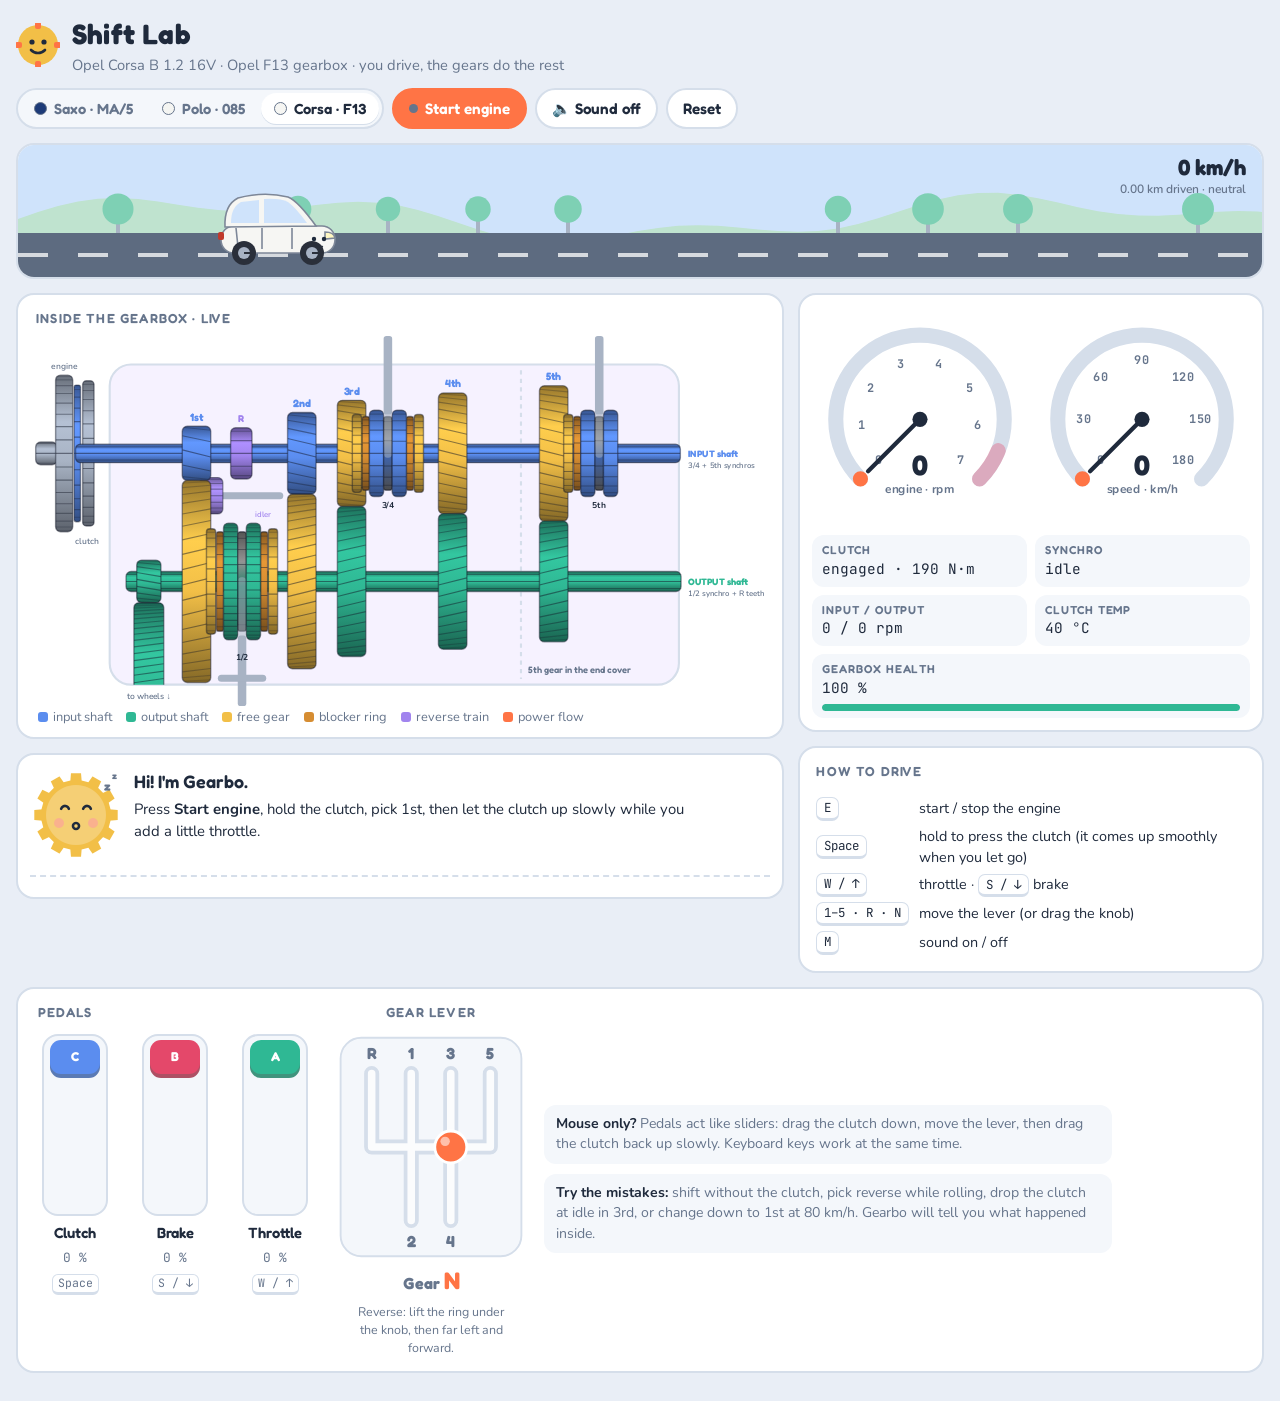
==== corsa/index.html @ 6f9a1abf "Add Opel Corsa B 1.2 16V with F13 gearbox" ====
<!doctype html>
<html lang="en">
<head>
<meta charset="utf-8">
<meta name="viewport" content="width=device-width, initial-scale=1, viewport-fit=cover">
<title>Corsa F13 Shift Lab</title>
<meta name="description" content="Opel Corsa B 1.2 16V · Opel F13 gearbox · you drive, the gears do the rest">
<link rel="preconnect" href="https://fonts.googleapis.com">
<link rel="preconnect" href="https://fonts.gstatic.com" crossorigin>
<link rel="stylesheet" href="https://fonts.googleapis.com/css2?family=Fredoka:wght@500;600;700&family=Nunito:wght@500;700;800&family=JetBrains+Mono:wght@500;700&display=swap">
<style>:root{color-scheme:light}body{margin:0;font:14px system-ui,sans-serif}img{max-width:100%}[hidden]{display:none!important}</style>
<link rel="stylesheet" href="../shiftlab.css">
</head>
<body>
<div class="app">
  <header>
    <div class="brand">
      <svg class="logo" viewBox="0 0 44 44" aria-hidden="true"><circle cx="22" cy="22" r="20" fill="var(--free)"/><g fill="var(--ink)"><circle cx="16" cy="19" r="2.6"/><circle cx="28" cy="19" r="2.6"/></g><path d="M15 27c4 4 10 4 14 0" stroke="var(--ink)" stroke-width="2.6" fill="none" stroke-linecap="round"/><g fill="var(--accent)"><rect x="19" y="-1" width="6" height="7" rx="2"/><rect x="19" y="38" width="6" height="7" rx="2"/><rect x="-1" y="19" width="7" height="6" rx="2"/><rect x="38" y="19" width="7" height="6" rx="2"/></g></svg>
      <div><h1>Shift Lab</h1><p>Opel Corsa B 1.2 16V · Opel F13 gearbox · you drive, the gears do the rest</p></div>
    </div>
    <div class="actions">
      <nav class="switch" aria-label="Choose a car"><a href="/saxo"><i style="background:#1d3b78"></i>Saxo · MA/5</a><a href="/polo"><i style="background:#f4f5f2"></i>Polo · 085</a><a href="/corsa" aria-current="page"><i style="background:#f6f6f3"></i>Corsa · F13</a></nav>
      <button id="startBtn" class="primary" type="button"><span class="dot" id="engDot"></span><span id="startTxt">Start engine</span></button>
      <button id="soundBtn" type="button" aria-pressed="false">🔈 Sound off</button>
      <button id="resetBtn" type="button">Reset</button>
    </div>
  </header>

  <section class="card road" aria-label="Car on the road"><canvas id="road"></canvas></section>

  <div class="main">
    <div class="col">
    <section class="card cutaway" aria-label="Gearbox cutaway">
      <h2>Inside the gearbox · live</h2>
      <div class="boxwrap"><canvas id="box"></canvas></div>
      <div class="legend">
        <span><i style="background:var(--input)"></i>input shaft</span>
        <span><i style="background:var(--output)"></i>output shaft</span>
        <span><i style="background:var(--free)"></i>free gear</span>
        <span><i style="background:var(--brass)"></i>blocker ring</span>
        <span><i style="background:var(--reverse)"></i>reverse train</span>
        <span><i style="background:var(--accent)"></i>power flow</span>
      </div>
    </section>
      <section class="card coach" aria-live="polite" aria-label="Coach">
        <canvas id="face" width="184" height="184"></canvas>
        <div>
          <h3 id="msgTitle">Hi! I'm Gearbo.</h3>
          <p id="msgText">Press <strong>Start engine</strong>, hold the clutch, pick 1st, then let the clutch up slowly while you add a little throttle.</p>
        </div>
        <ol class="log" id="log"></ol>
      </section>
    </div>
    <div class="col">
      <section class="card" aria-label="Gauges">
        <div class="gauges"><canvas id="tacho"></canvas><canvas id="speedo"></canvas></div>
        <div class="chips">
          <div class="chip" id="chipClutch"><b>Clutch</b><span id="vClutch">engaged</span></div>
          <div class="chip" id="chipSync"><b>Synchro</b><span id="vSync">idle</span></div>
          <div class="chip"><b>Input / output</b><span id="vShafts">0 / 0 rpm</span></div>
          <div class="chip" id="chipTemp"><b>Clutch temp</b><span id="vTemp">40 °C</span></div>
          <div class="chip" style="grid-column:1/-1"><b>Gearbox health</b><span id="vHealth">100 %</span><div class="bar"><i id="healthBar" style="width:100%"></i></div></div>
        </div>
      </section>
      <section class="card helpcard" aria-label="How to drive">
    <div class="help">
      <h2>How to drive</h2>
      <div class="keys">
        <kbd>E</kbd><span>start / stop the engine</span>
        <kbd>Space</kbd><span>hold to press the clutch (it comes up smoothly when you let go)</span>
        <kbd>W / ↑</kbd><span>throttle · <kbd>S / ↓</kbd> brake</span>
        <kbd>1–5 · R · N</kbd><span>move the lever (or drag the knob)</span>
        <kbd>M</kbd><span>sound on / off</span>
      </div>
    </div>
      </section>
    </div>
  </div>

  <section class="card controls" aria-label="Driver controls">
    <div>
      <h2>Pedals</h2>
      <div class="pedals">
        <div class="pedal" id="clutchPedal" tabindex="0" role="slider" aria-label="Clutch pedal" aria-valuemin="0" aria-valuemax="100" aria-valuenow="0"><div class="track"><div class="fill"></div><div class="pad">C</div></div><span class="lbl">Clutch</span><span class="val">0 %</span><kbd>Space</kbd></div>
        <div class="pedal" id="brakePedal" tabindex="0" role="slider" aria-label="Brake pedal" aria-valuemin="0" aria-valuemax="100" aria-valuenow="0"><div class="track"><div class="fill"></div><div class="pad">B</div></div><span class="lbl">Brake</span><span class="val">0 %</span><kbd>S / ↓</kbd></div>
        <div class="pedal" id="throttlePedal" tabindex="0" role="slider" aria-label="Throttle pedal" aria-valuemin="0" aria-valuemax="100" aria-valuenow="0"><div class="track"><div class="fill"></div><div class="pad">A</div></div><span class="lbl">Throttle</span><span class="val">0 %</span><kbd>W / ↑</kbd></div>
      </div>
    </div>
    <div class="lever">
      <h2>Gear lever</h2>
      <svg id="gate" viewBox="0 0 200 240" tabindex="0" role="application" aria-label="H-pattern gear lever. Drag the knob, or use keys 1 to 5, R and N."></svg>
      <div class="gearbig">Gear<strong id="gearTxt">N</strong></div>
      <div class="revhint" id="revHint"></div>
    </div>
    <div class="tips">
      <div class="tip"><strong>Mouse only?</strong> Pedals act like sliders: drag the clutch down, move the lever, then drag the clutch back up slowly. Keyboard keys work at the same time.</div>
      <div class="tip"><strong>Try the mistakes:</strong> shift without the clutch, pick reverse while rolling, drop the clutch at idle in 3rd, or change down to 1st at 80 km/h. Gearbo will tell you what happened inside.</div>
    </div>
  </section>
</div>


<script src="../cars.js"></script>
<script>window.SHIFTLAB_CAR = "corsa";</script>
<script src="../shiftlab.js"></script>
</body>
</html>
---- shiftlab.css ----
/* Layout: toy-workshop dashboard. Road strip on top, gearbox cutaway + gauges, then the driver's controls (pedals + H-gate) along the bottom like a cockpit. */
:root{
  --bg:#e9eef6; --surface:#ffffff; --surface-2:#f4f7fb; --ink:#1f2a3c; --muted:#66758c; --line:#d5deea;
  --input:#5b8def; --output:#2fb894; --free:#f2bf47; --brass:#d68d32; --accent:#ff7445; --reverse:#a184ee;
  --danger:#e4486a; --ok:#2fb894; --sky:#cfe3fb; --hill:#bfe3cf; --road:#5d6b80; --casing:#f6f2ff; --steel:#a8b3c4;
  --font-display:"Fredoka","Nunito","Trebuchet MS",system-ui,sans-serif;
  --font-body:"Nunito","Segoe UI",system-ui,sans-serif;
  --font-mono:"JetBrains Mono",ui-monospace,"SFMono-Regular",Menlo,monospace;
  --radius:18px;
}
@media (prefers-color-scheme: dark){:root:not([data-theme="light"]){
  --bg:#121725; --surface:#1b2233; --surface-2:#222b3f; --ink:#e8edf6; --muted:#9aa7bd; --line:#2e3950;
  --input:#7aa5ff; --output:#46d1aa; --free:#f5cb62; --brass:#e9a24c; --accent:#ff8a5c; --reverse:#b7a0ff;
  --danger:#ff6b8a; --ok:#46d1aa; --sky:#24324d; --hill:#26473f; --road:#3c475b; --casing:#232b40; --steel:#6f7c92; color-scheme:dark}}
:root[data-theme="dark"]{
  --bg:#121725; --surface:#1b2233; --surface-2:#222b3f; --ink:#e8edf6; --muted:#9aa7bd; --line:#2e3950;
  --input:#7aa5ff; --output:#46d1aa; --free:#f5cb62; --brass:#e9a24c; --accent:#ff8a5c; --reverse:#b7a0ff;
  --danger:#ff6b8a; --ok:#46d1aa; --sky:#24324d; --hill:#26473f; --road:#3c475b; --casing:#232b40; --steel:#6f7c92; color-scheme:dark}
html,body{height:100%}
body{background:var(--bg);color:var(--ink);font-family:var(--font-body);font-size:15px;line-height:1.45}
.app{max-width:1320px;margin:0 auto;padding-inline:16px;padding-block:14px 28px;display:grid;gap:14px}
header{display:flex;flex-wrap:wrap;align-items:center;gap:12px 18px;justify-content:space-between}
.brand{display:flex;align-items:center;gap:12px;min-width:0}
.brand h1{font-family:var(--font-display);font-weight:700;font-size:1.75rem;margin:0;letter-spacing:.2px;text-wrap:balance}
.brand p{margin:0;color:var(--muted);font-size:.92rem}
.logo{width:44px;height:44px;flex:none}
.actions{display:flex;flex-wrap:wrap;gap:8px}
button{font:inherit;font-family:var(--font-display);font-weight:600;font-size:.95rem;border:2px solid var(--line);background:var(--surface);color:var(--ink);border-radius:999px;padding:7px 15px;cursor:pointer;display:inline-flex;align-items:center;gap:7px}
button:hover{border-color:var(--muted)}
button:focus-visible,.pedal:focus-visible,#gate:focus-visible{outline:3px solid var(--accent);outline-offset:2px}
button.primary{background:var(--accent);border-color:var(--accent);color:#fff}
button.primary.off{background:var(--surface);color:var(--ink);border-color:var(--line)}
.dot{width:9px;height:9px;border-radius:50%;background:var(--muted)}
.dot.on{background:var(--ok);box-shadow:0 0 0 3px color-mix(in srgb,var(--ok) 25%,transparent)}
.card{background:var(--surface);border:2px solid var(--line);border-radius:var(--radius)}
.road{padding:0;overflow:hidden;position:relative}
#road{display:block;width:100%;height:132px}
.main{display:grid;grid-template-columns:minmax(0,1.65fr) minmax(0,1fr);gap:14px;align-items:start}
.col{display:grid;gap:14px;min-width:0}
.helpcard{padding:12px 16px 16px}
.tips{display:grid;gap:10px;align-content:center;min-width:0}
.cutaway{padding:12px 12px 6px;min-width:0}
.cutaway h2,.side h2,.controls h2{font-family:var(--font-display);font-weight:600;font-size:.82rem;letter-spacing:.09em;text-transform:uppercase;color:var(--muted);margin:2px 6px 8px}
.boxwrap{overflow-x:auto;max-width:100%}
#box{display:block;width:100%;aspect-ratio:1040/520;min-width:640px}
.side{display:grid;gap:14px;min-width:0;align-content:start}
.gauges{padding:12px;display:grid;grid-template-columns:1fr 1fr;gap:6px}
.gauges canvas{width:100%;aspect-ratio:1/1;display:block;max-width:100%}
.chips{display:grid;grid-template-columns:1fr 1fr;gap:8px;padding:0 12px 12px}
.chip{background:var(--surface-2);border-radius:12px;padding:7px 10px;min-width:0}
.chip b{display:block;font-family:var(--font-display);font-weight:600;font-size:.72rem;letter-spacing:.08em;text-transform:uppercase;color:var(--muted)}
.chip span{font-family:var(--font-mono);font-size:.9rem;font-variant-numeric:tabular-nums;white-space:nowrap;overflow:hidden;text-overflow:ellipsis;display:block}
.chip.warn span{color:var(--danger)}
.bar{height:7px;border-radius:9px;background:var(--line);overflow:hidden;margin-top:5px}
.bar i{display:block;height:100%;background:var(--ok);border-radius:9px;transition:width .2s}
.coach{padding:12px;display:grid;grid-template-columns:92px minmax(0,1fr);gap:12px;align-items:start}
#face{width:92px;height:92px}
.coach h3{font-family:var(--font-display);font-weight:600;font-size:1.12rem;margin:2px 0 4px;text-wrap:balance}
.coach h3.bad{color:var(--danger)} .coach h3.good{color:var(--ok)}
.coach p{margin:0;font-size:.93rem;max-width:62ch}
.log{grid-column:1/-1;list-style:none;margin:4px 0 0;padding:8px 0 0;border-top:2px dashed var(--line);display:grid;gap:3px;font-size:.82rem;color:var(--muted)}
.log li{display:flex;gap:8px;min-width:0}
.log time{font-family:var(--font-mono);flex:none}
.log span{min-width:0;overflow:hidden;text-overflow:ellipsis;white-space:nowrap}
.controls{padding:12px 14px 14px;display:grid;grid-template-columns:auto auto minmax(0,1fr);gap:18px;align-items:stretch}
.pedals{display:flex;gap:14px;align-items:flex-end}
.pedal{width:78px;display:grid;gap:6px;justify-items:center;user-select:none;touch-action:none;cursor:ns-resize;border-radius:14px;padding:4px}
.pedal .track{position:relative;width:62px;height:178px;border-radius:16px;background:var(--surface-2);border:2px solid var(--line);overflow:hidden}
.pedal .fill{position:absolute;left:0;right:0;top:0;height:0;background:color-mix(in srgb,var(--pc) 28%,transparent)}
.pedal .pad{position:absolute;left:6px;right:6px;height:34px;border-radius:11px;background:var(--pc);top:4px;box-shadow:0 4px 0 color-mix(in srgb,var(--pc) 60%,#000 25%);display:grid;place-items:center;color:#fff;font-family:var(--font-display);font-weight:700;font-size:.8rem}
.pedal .lbl{font-family:var(--font-display);font-weight:600;font-size:.92rem}
.pedal .val{font-family:var(--font-mono);font-size:.8rem;color:var(--muted);font-variant-numeric:tabular-nums}
.pedal kbd{font-family:var(--font-mono);font-size:.72rem;border:1.5px solid var(--line);border-bottom-width:3px;border-radius:6px;padding:0 5px;color:var(--muted)}
#clutchPedal{--pc:var(--input)} #brakePedal{--pc:var(--danger)} #throttlePedal{--pc:var(--ok)}
.lever{display:grid;justify-items:center;gap:4px}
#gate{width:190px;height:226px;touch-action:none;cursor:grab;border-radius:16px}
#gate:active{cursor:grabbing}
.gearbig{font-family:var(--font-display);font-weight:700;font-size:1rem;color:var(--muted)}
.gearbig strong{color:var(--accent);font-size:1.5rem;margin-left:4px}
.help{display:grid;gap:8px;align-content:start;min-width:0;font-size:.9rem}
.help h2{font-family:var(--font-display);font-weight:600;font-size:.82rem;letter-spacing:.09em;text-transform:uppercase;color:var(--muted);margin:2px 0 8px}
.help h2{margin-left:0}
.keys{display:grid;grid-template-columns:auto minmax(0,1fr);gap:5px 10px;align-items:center}
.keys kbd{font-family:var(--font-mono);font-size:.78rem;border:1.5px solid var(--line);border-bottom-width:3px;border-radius:7px;padding:1px 7px;white-space:nowrap;justify-self:start}
.tip{background:var(--surface-2);border-radius:12px;padding:9px 12px;font-size:.88rem;color:var(--muted);max-width:68ch}
.tip strong{color:var(--ink)}
.legend{display:flex;flex-wrap:wrap;gap:6px 14px;font-size:.8rem;color:var(--muted);padding:2px 8px 4px}
.legend i{display:inline-block;width:10px;height:10px;border-radius:3px;margin-right:5px;vertical-align:-1px}
@media (max-width:980px){.main{grid-template-columns:minmax(0,1fr)}.controls{grid-template-columns:minmax(0,1fr) minmax(0,1fr)}.tips{grid-column:1/-1}}
@media (max-width:620px){.controls{grid-template-columns:minmax(0,1fr)}.pedals{justify-content:center}.pedal{width:72px}.pedal .track{width:56px;height:150px}.brand h1{font-size:1.4rem}#road{height:110px}.coach{grid-template-columns:70px minmax(0,1fr)}#face{width:70px;height:70px}}
@media (prefers-reduced-motion:reduce){*{transition:none!important}}

/* car switcher + reverse hint */
.switch{display:inline-flex;background:var(--surface-2);border:2px solid var(--line);border-radius:999px;padding:3px;gap:3px}
.switch a{font-family:var(--font-display);font-weight:600;font-size:.92rem;color:var(--muted);text-decoration:none;padding:5px 13px;border-radius:999px;display:inline-flex;align-items:center;gap:7px}
.switch a:hover{color:var(--ink)}
.switch a[aria-current="page"]{background:var(--surface);color:var(--ink);box-shadow:0 1px 0 var(--line)}
.switch i{width:11px;height:11px;border-radius:50%;border:1.5px solid var(--muted);display:inline-block}
.switch a:focus-visible{outline:3px solid var(--accent);outline-offset:1px}
.revhint{font-size:.78rem;color:var(--muted);text-align:center;max-width:22ch}
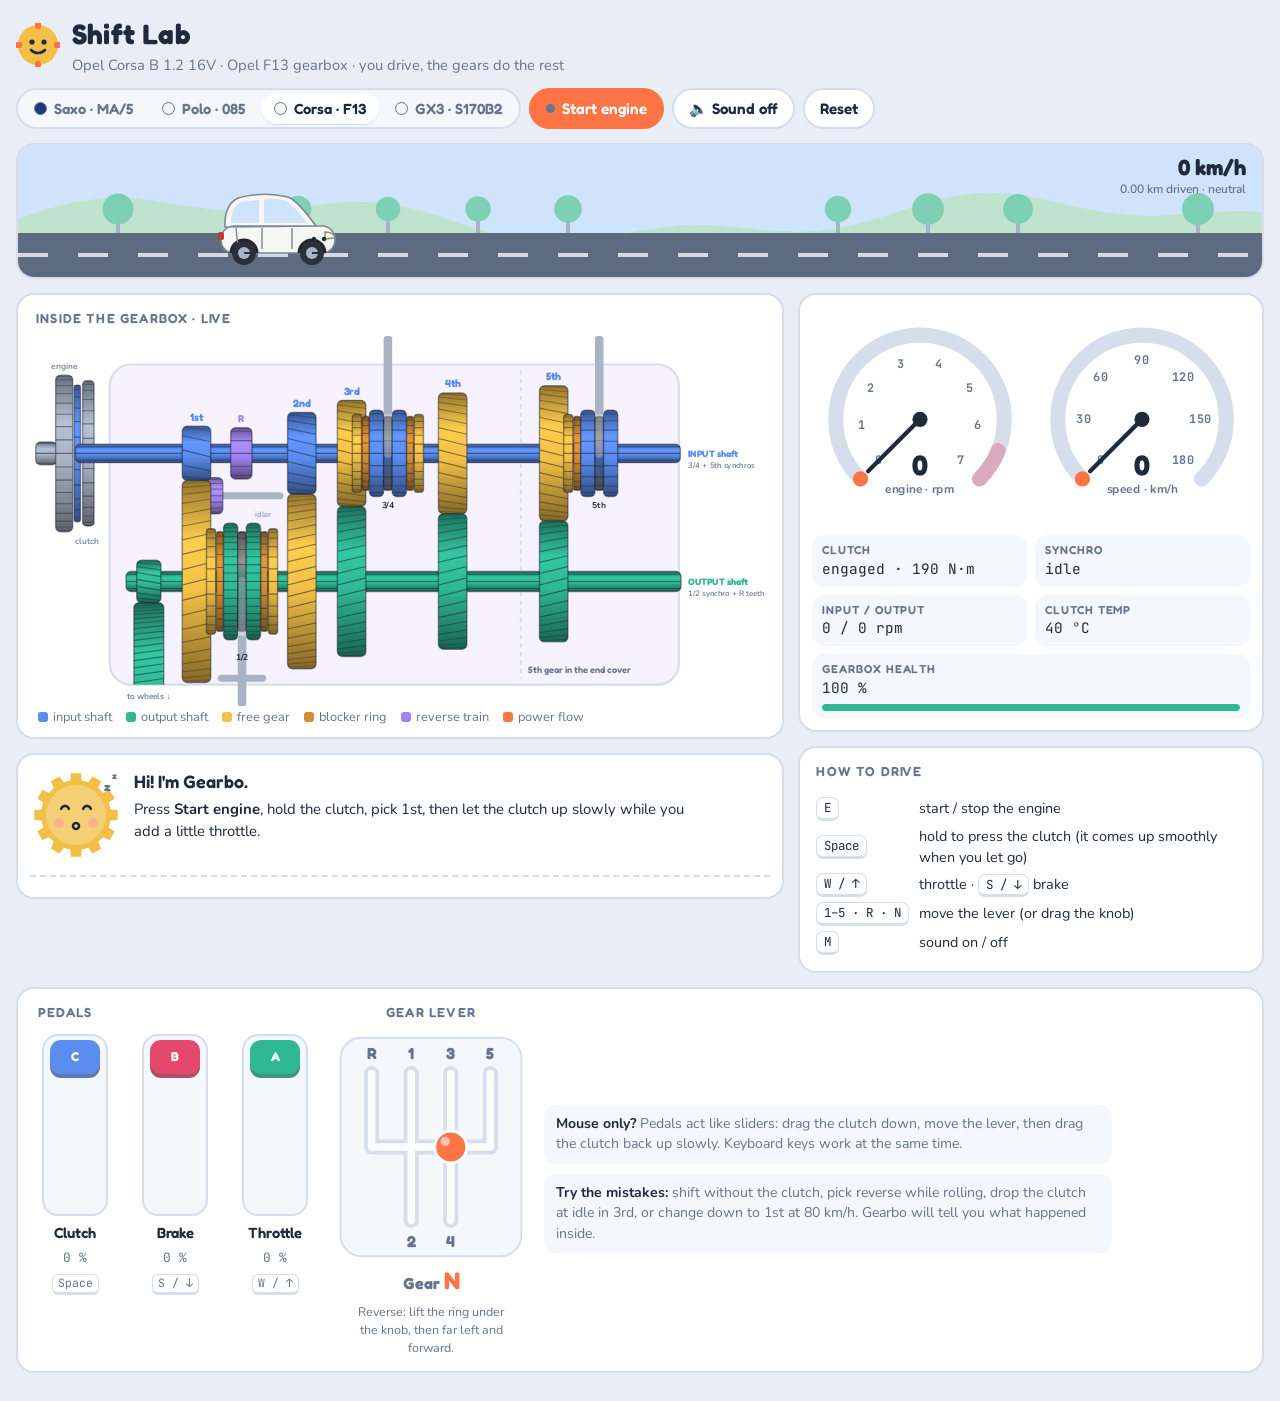
==== commit 7ab82231: "Add Geely GX3 2022 1.5 with S170B2 gearbox (estimated ratios)" ====
--- a/corsa/index.html
+++ b/corsa/index.html
@@ -19,7 +19,7 @@
       <div><h1>Shift Lab</h1><p>Opel Corsa B 1.2 16V · Opel F13 gearbox · you drive, the gears do the rest</p></div>
     </div>
     <div class="actions">
-      <nav class="switch" aria-label="Choose a car"><a href="/saxo"><i style="background:#1d3b78"></i>Saxo · MA/5</a><a href="/polo"><i style="background:#f4f5f2"></i>Polo · 085</a><a href="/corsa" aria-current="page"><i style="background:#f6f6f3"></i>Corsa · F13</a></nav>
+      <nav class="switch" aria-label="Choose a car"><a href="/saxo"><i style="background:#1d3b78"></i>Saxo · MA/5</a><a href="/polo"><i style="background:#f4f5f2"></i>Polo · 085</a><a href="/corsa" aria-current="page"><i style="background:#f6f6f3"></i>Corsa · F13</a><a href="/gx3"><i style="background:#f7f7f5"></i>GX3 · S170B2</a></nav>
       <button id="startBtn" class="primary" type="button"><span class="dot" id="engDot"></span><span id="startTxt">Start engine</span></button>
       <button id="soundBtn" type="button" aria-pressed="false">🔈 Sound off</button>
       <button id="resetBtn" type="button">Reset</button>
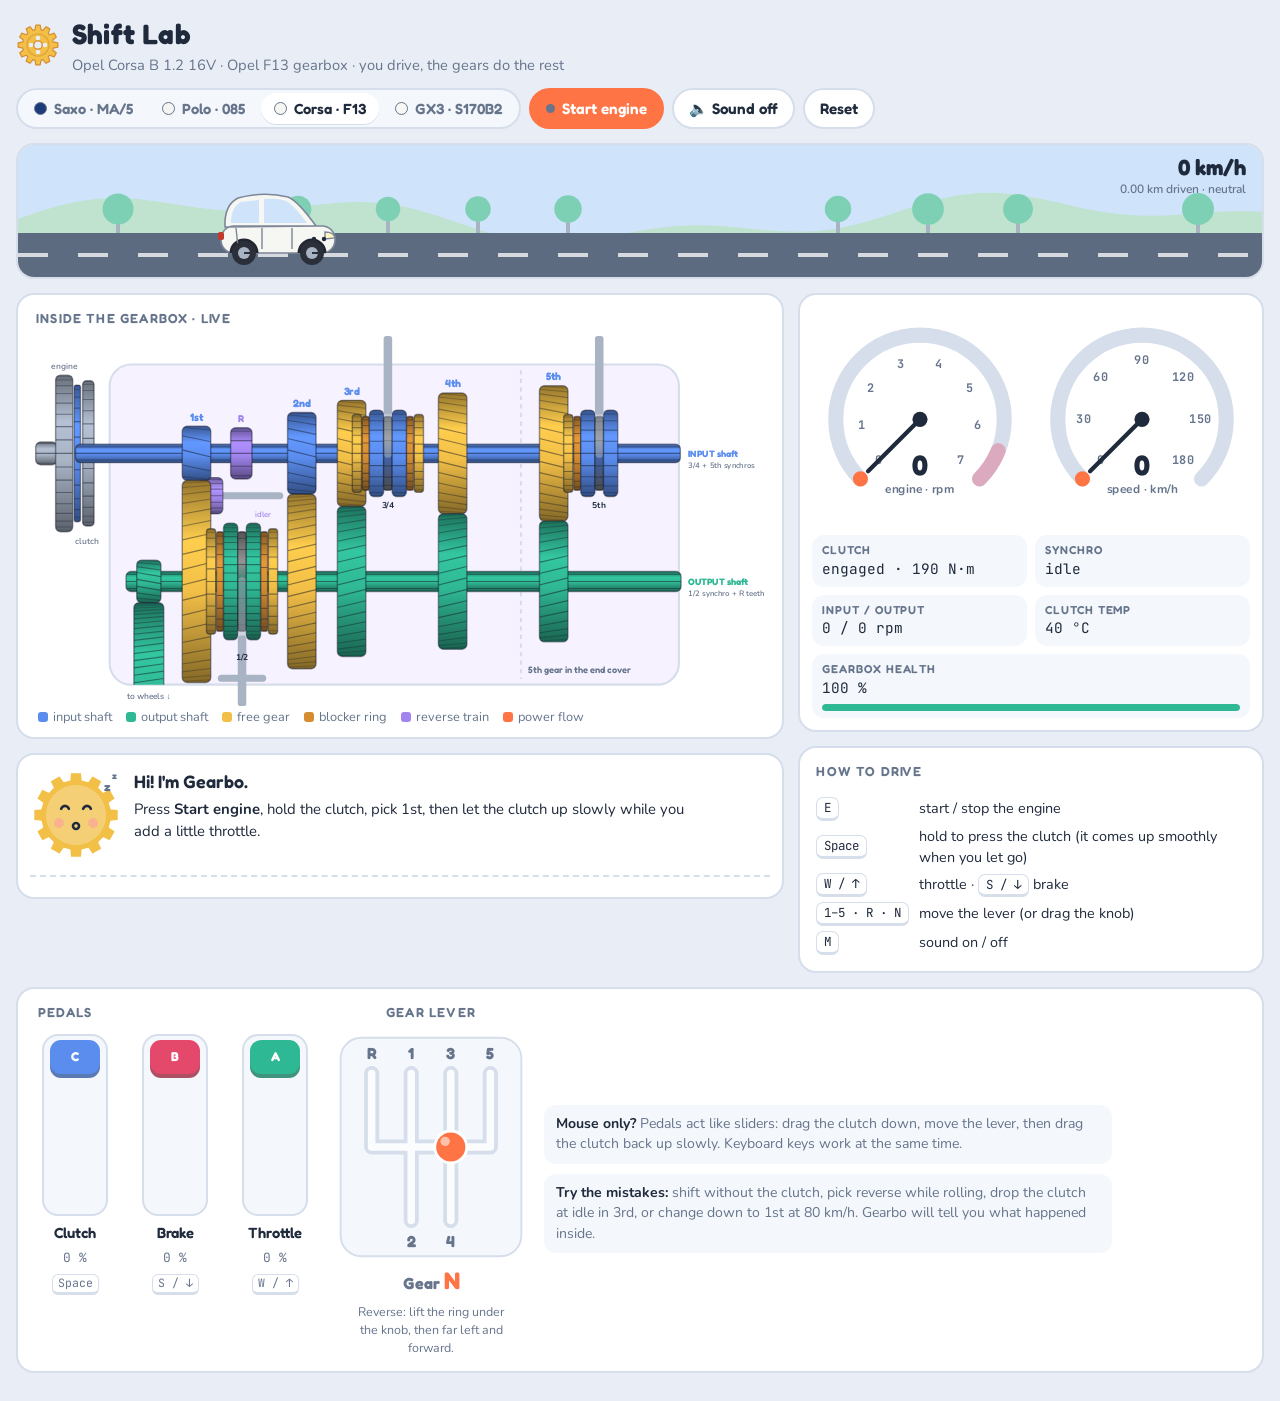
==== commit a8dfaecb: "Rotating gear logo and idling cars on the home page" ====
--- a/corsa/index.html
+++ b/corsa/index.html
@@ -15,7 +15,7 @@
 <div class="app">
   <header>
     <div class="brand">
-      <svg class="logo" viewBox="0 0 44 44" aria-hidden="true"><circle cx="22" cy="22" r="20" fill="var(--free)"/><g fill="var(--ink)"><circle cx="16" cy="19" r="2.6"/><circle cx="28" cy="19" r="2.6"/></g><path d="M15 27c4 4 10 4 14 0" stroke="var(--ink)" stroke-width="2.6" fill="none" stroke-linecap="round"/><g fill="var(--accent)"><rect x="19" y="-1" width="6" height="7" rx="2"/><rect x="19" y="38" width="6" height="7" rx="2"/><rect x="-1" y="19" width="7" height="6" rx="2"/><rect x="38" y="19" width="7" height="6" rx="2"/></g></svg>
+      <svg class="logo" viewBox="0 0 44 44" aria-hidden="true"><g class="gearspin"><path d="M37.19 18.92 L41.88 19.80 L41.88 24.20 L37.19 25.08 L36.70 26.93 L40.31 30.04 L38.12 33.84 L33.62 32.26 L32.26 33.62 L33.84 38.12 L30.04 40.31 L26.93 36.70 L25.08 37.19 L24.20 41.88 L19.80 41.88 L18.92 37.19 L17.07 36.70 L13.96 40.31 L10.16 38.12 L11.74 33.62 L10.38 32.26 L5.88 33.84 L3.69 30.04 L7.30 26.93 L6.81 25.08 L2.12 24.20 L2.12 19.80 L6.81 18.92 L7.30 17.07 L3.69 13.96 L5.88 10.16 L10.38 11.74 L11.74 10.38 L10.16 5.88 L13.96 3.69 L17.07 7.30 L18.92 6.81 L19.80 2.12 L24.20 2.12 L25.08 6.81 L26.93 7.30 L30.04 3.69 L33.84 5.88 L32.26 10.38 L33.62 11.74 L38.12 10.16 L40.31 13.96 L36.70 17.07 Z" fill="var(--free)" stroke="var(--brass)" stroke-width="1.2" stroke-linejoin="round"/><circle cx="22" cy="22" r="11" fill="none" stroke="var(--brass)" stroke-width="1.2" opacity=".55"/><g fill="var(--bg)"><circle cx="22" cy="15" r="2.3"/><circle cx="29" cy="22" r="2.3"/><circle cx="22" cy="29" r="2.3"/><circle cx="15" cy="22" r="2.3"/></g><circle cx="22" cy="22" r="4.2" fill="var(--bg)" stroke="var(--brass)" stroke-width="1.2"/></g></svg>
       <div><h1>Shift Lab</h1><p>Opel Corsa B 1.2 16V · Opel F13 gearbox · you drive, the gears do the rest</p></div>
     </div>
     <div class="actions">
--- a/shiftlab.css
+++ b/shiftlab.css
@@ -99,3 +99,8 @@
 .switch i{width:11px;height:11px;border-radius:50%;border:1.5px solid var(--muted);display:inline-block}
 .switch a:focus-visible{outline:3px solid var(--accent);outline-offset:1px}
 .revhint{font-size:.78rem;color:var(--muted);text-align:center;max-width:22ch}
+
+/* rotating gear logo */
+.gearspin{transform-box:view-box;transform-origin:22px 22px;animation:gearspin 9s linear infinite}
+@keyframes gearspin{to{transform:rotate(360deg)}}
+@media (prefers-reduced-motion:reduce){.gearspin{animation:none}}
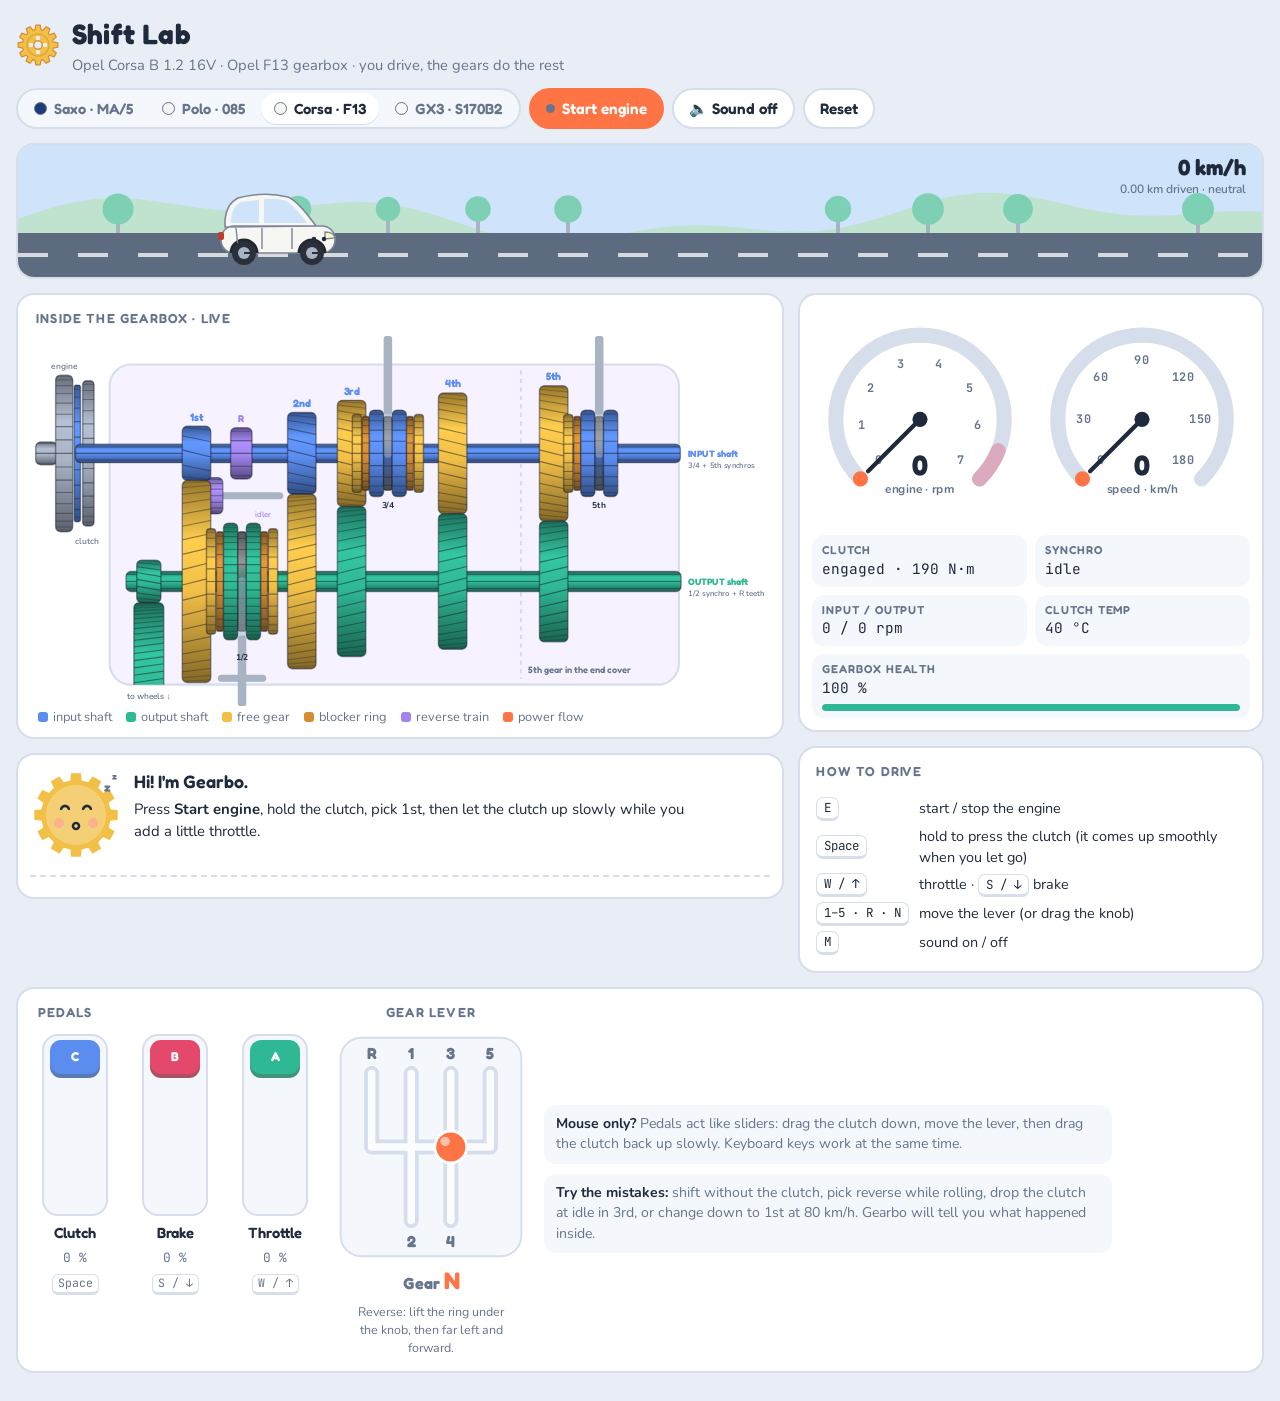
==== commit 66cf15c8: "Add Vercel Web Analytics" ====
--- a/corsa/index.html
+++ b/corsa/index.html
@@ -103,5 +103,6 @@
 <script src="../cars.js"></script>
 <script>window.SHIFTLAB_CAR = "corsa";</script>
 <script src="../shiftlab.js"></script>
+<script defer src="/_vercel/insights/script.js"></script>
 </body>
 </html>
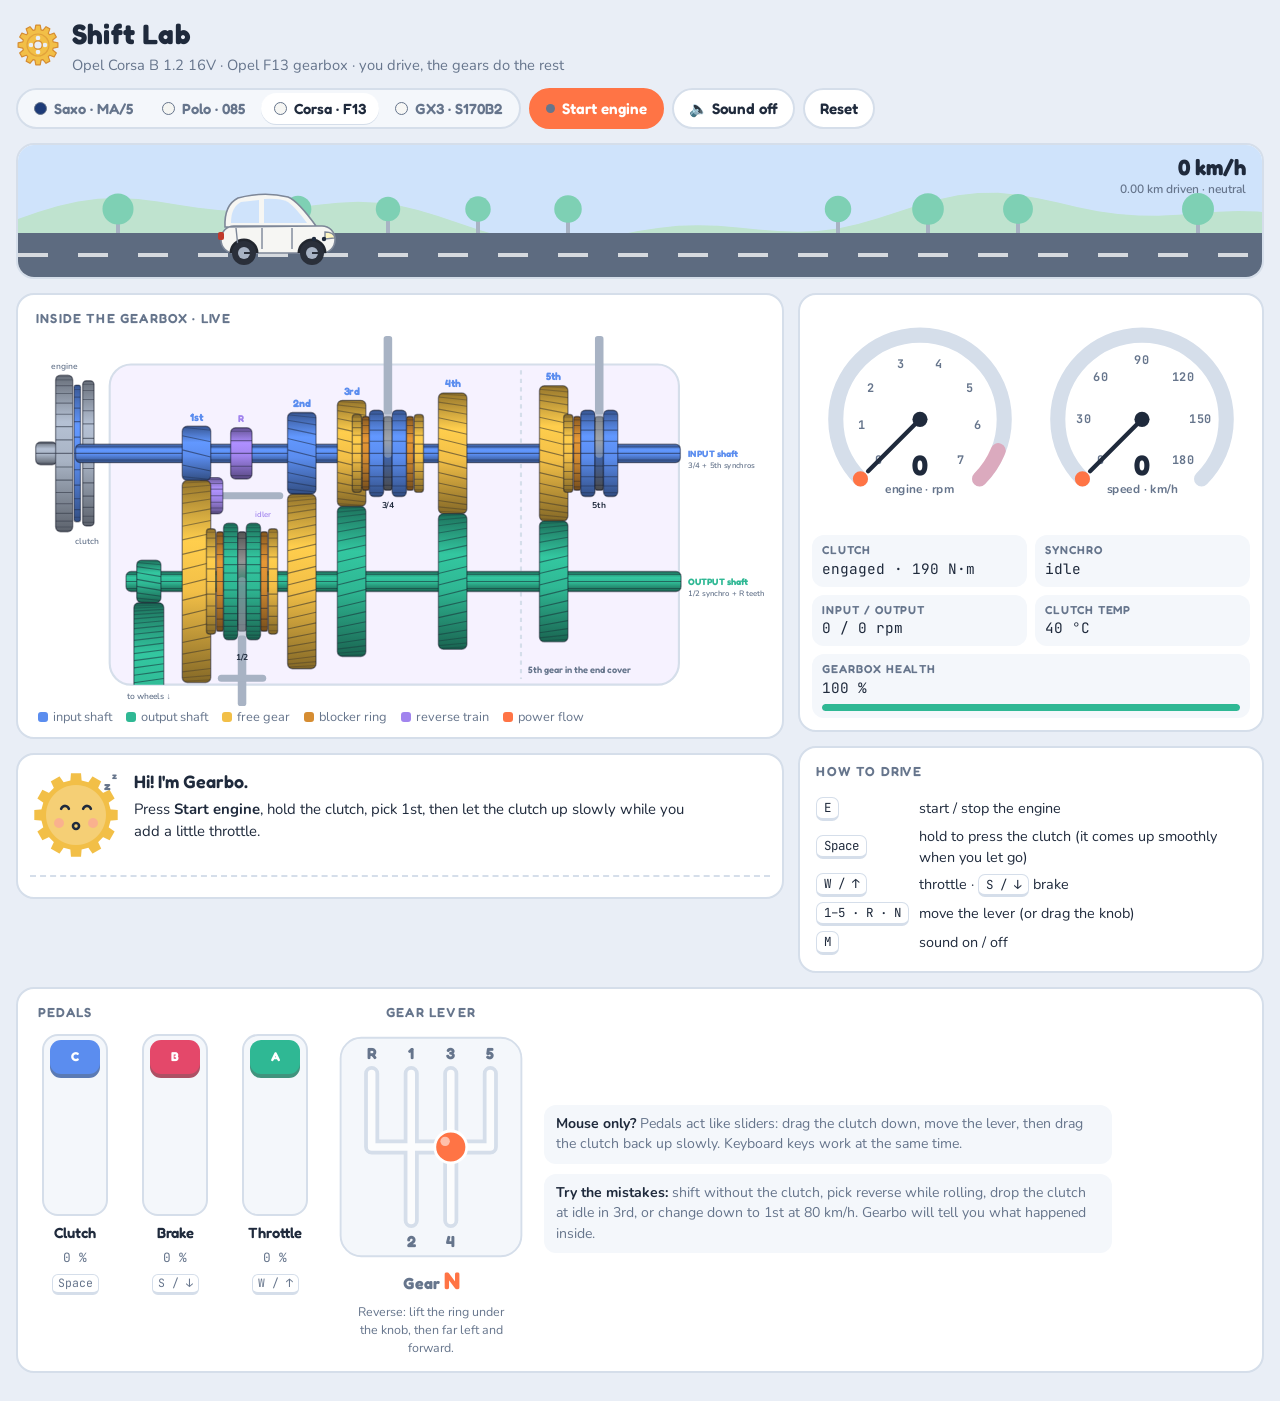
==== commit c8587090: "Bust cached analytics script" ====
--- a/corsa/index.html
+++ b/corsa/index.html
@@ -103,6 +103,6 @@
 <script src="../cars.js"></script>
 <script>window.SHIFTLAB_CAR = "corsa";</script>
 <script src="../shiftlab.js"></script>
-<script defer src="/_vercel/insights/script.js"></script>
+<script defer src="/_vercel/insights/script.js?v=1"></script>
 </body>
 </html>
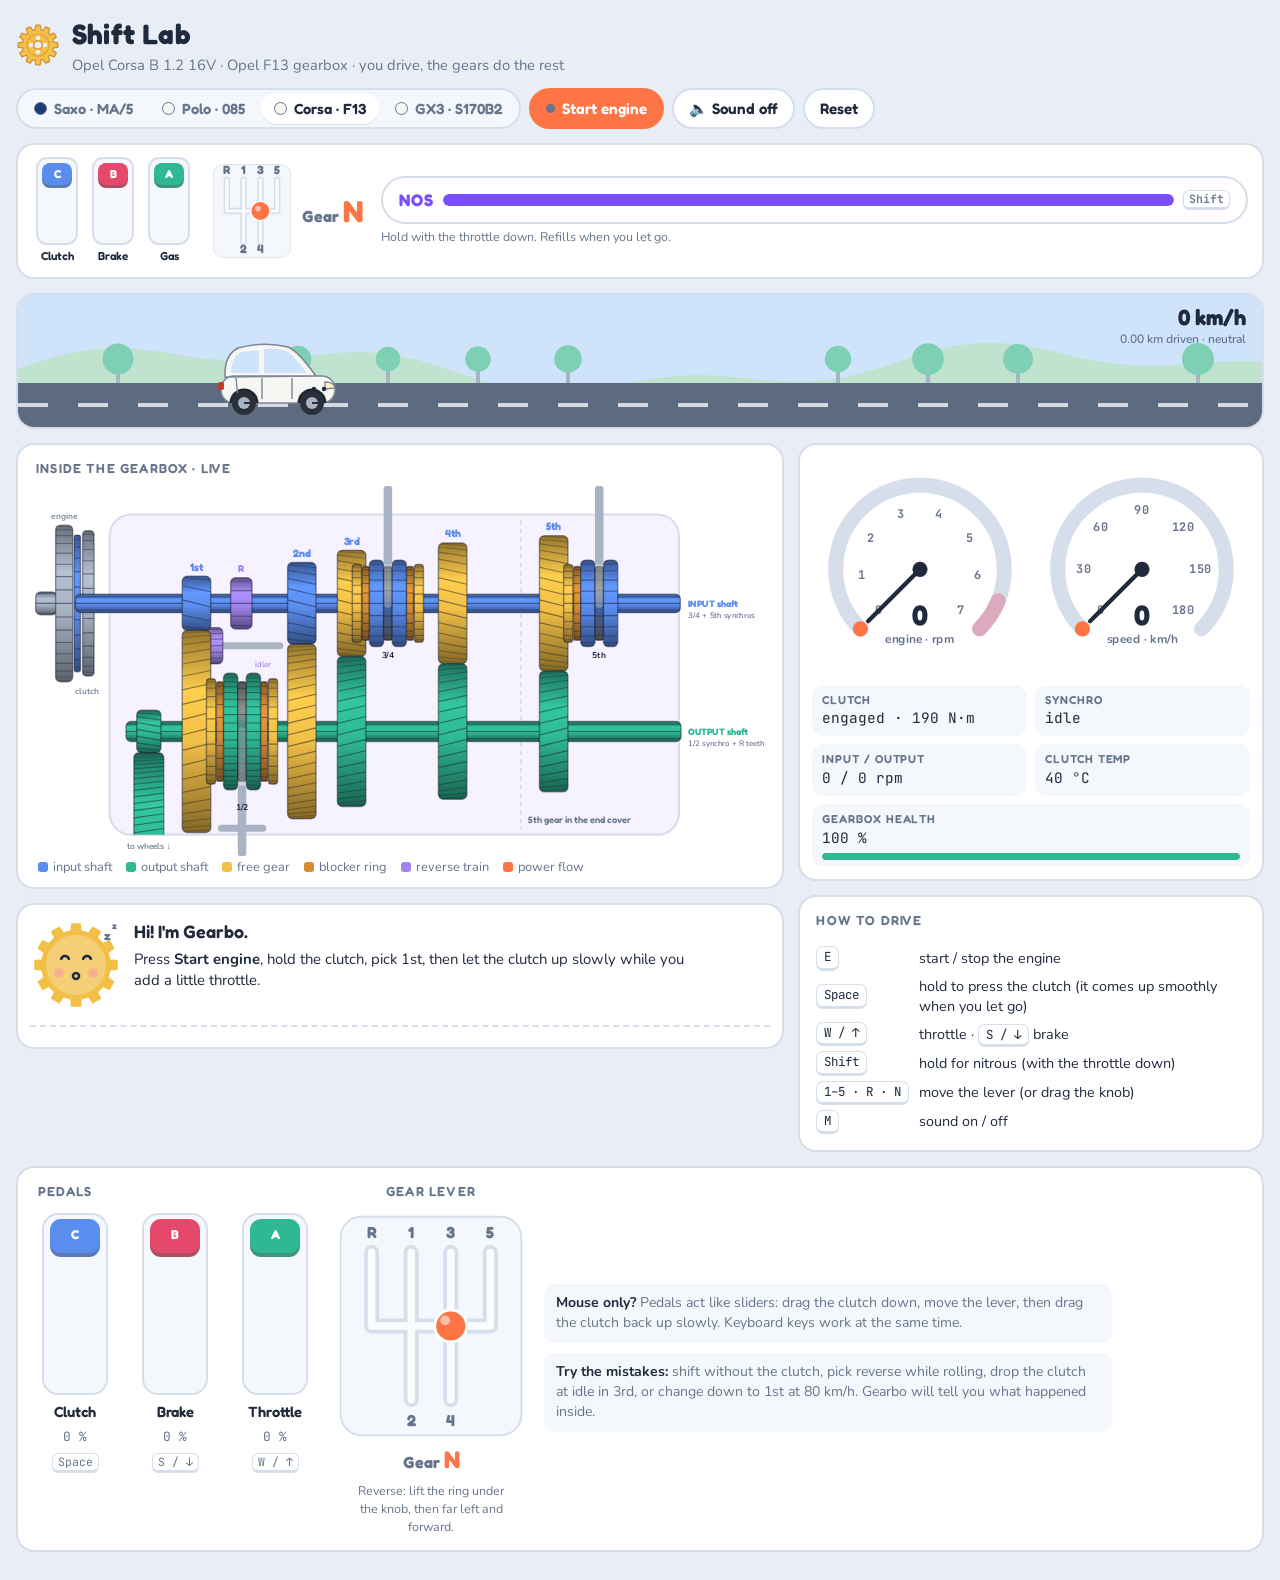
==== commit aa34ad21: "Car gets dumber as gearbox health drops; quick-controls strip at the top Worn gearbox: below 70 % th" ====
--- a/corsa/index.html
+++ b/corsa/index.html
@@ -25,6 +25,22 @@
       <button id="resetBtn" type="button">Reset</button>
     </div>
   </header>
+
+  <section class="card dash" aria-label="Quick controls">
+    <div class="pedals">
+      <div class="pedal mini" id="clutchMini" role="slider" aria-label="Clutch pedal" aria-valuemin="0" aria-valuemax="100" aria-valuenow="0"><div class="track"><div class="fill"></div><div class="pad">C</div></div><span class="lbl">Clutch</span></div>
+      <div class="pedal mini" id="brakeMini" role="slider" aria-label="Brake pedal" aria-valuemin="0" aria-valuemax="100" aria-valuenow="0"><div class="track"><div class="fill"></div><div class="pad">B</div></div><span class="lbl">Brake</span></div>
+      <div class="pedal mini" id="throttleMini" role="slider" aria-label="Throttle pedal" aria-valuemin="0" aria-valuemax="100" aria-valuenow="0"><div class="track"><div class="fill"></div><div class="pad">A</div></div><span class="lbl">Gas</span></div>
+    </div>
+    <div class="minilever">
+      <svg id="gateMini" class="gate" viewBox="0 0 200 240" role="application" aria-label="Mini gear lever. Drag the knob, or use keys 1 to 5, R and N."></svg>
+      <div class="gearbig"><span>Gear</span><strong id="gearMini">N</strong></div>
+    </div>
+    <div class="nosbox">
+      <button id="nosBtn" class="nos" type="button" aria-pressed="false" aria-label="Nitrous: hold for a boost (or hold Shift)"><span class="nosTxt">NOS</span><span class="nosBar"><i id="nosFill"></i></span><kbd>Shift</kbd></button>
+      <small>Hold with the throttle down. Refills when you let go.</small>
+    </div>
+  </section>
 
   <section class="card road" aria-label="Car on the road"><canvas id="road"></canvas></section>
 
@@ -69,6 +85,7 @@
         <kbd>E</kbd><span>start / stop the engine</span>
         <kbd>Space</kbd><span>hold to press the clutch (it comes up smoothly when you let go)</span>
         <kbd>W / ↑</kbd><span>throttle · <kbd>S / ↓</kbd> brake</span>
+        <kbd>Shift</kbd><span>hold for nitrous (with the throttle down)</span>
         <kbd>1–5 · R · N</kbd><span>move the lever (or drag the knob)</span>
         <kbd>M</kbd><span>sound on / off</span>
       </div>
@@ -88,7 +105,7 @@
     </div>
     <div class="lever">
       <h2>Gear lever</h2>
-      <svg id="gate" viewBox="0 0 200 240" tabindex="0" role="application" aria-label="H-pattern gear lever. Drag the knob, or use keys 1 to 5, R and N."></svg>
+      <svg id="gate" class="gate" viewBox="0 0 200 240" tabindex="0" role="application" aria-label="H-pattern gear lever. Drag the knob, or use keys 1 to 5, R and N."></svg>
       <div class="gearbig">Gear<strong id="gearTxt">N</strong></div>
       <div class="revhint" id="revHint"></div>
     </div>
--- a/shiftlab.css
+++ b/shiftlab.css
@@ -3,7 +3,7 @@
 :root{
   --bg:#e9eef6; --surface:#ffffff; --surface-2:#f4f7fb; --ink:#1f2a3c; --muted:#66758c; --line:#d5deea;
   --input:#5b8def; --output:#2fb894; --free:#f2bf47; --brass:#d68d32; --accent:#ff7445; --reverse:#a184ee;
-  --danger:#e4486a; --ok:#2fb894; --sky:#cfe3fb; --hill:#bfe3cf; --road:#5d6b80; --casing:#f6f2ff; --steel:#a8b3c4;
+  --danger:#e4486a; --ok:#2fb894; --sky:#cfe3fb; --hill:#bfe3cf; --road:#5d6b80; --casing:#f6f2ff; --steel:#a8b3c4; --nitrous:#7a4dff;
   --font-display:"Fredoka","Nunito","Trebuchet MS",system-ui,sans-serif;
   --font-body:"Nunito","Segoe UI",system-ui,sans-serif;
   --font-mono:"JetBrains Mono",ui-monospace,"SFMono-Regular",Menlo,monospace;
@@ -12,11 +12,11 @@
 @media (prefers-color-scheme: dark){:root:not([data-theme="light"]){
   --bg:#121725; --surface:#1b2233; --surface-2:#222b3f; --ink:#e8edf6; --muted:#9aa7bd; --line:#2e3950;
   --input:#7aa5ff; --output:#46d1aa; --free:#f5cb62; --brass:#e9a24c; --accent:#ff8a5c; --reverse:#b7a0ff;
-  --danger:#ff6b8a; --ok:#46d1aa; --sky:#24324d; --hill:#26473f; --road:#3c475b; --casing:#232b40; --steel:#6f7c92; color-scheme:dark}}
+  --danger:#ff6b8a; --ok:#46d1aa; --sky:#24324d; --hill:#26473f; --road:#3c475b; --casing:#232b40; --steel:#6f7c92; --nitrous:#a68bff; color-scheme:dark}}
 :root[data-theme="dark"]{
   --bg:#121725; --surface:#1b2233; --surface-2:#222b3f; --ink:#e8edf6; --muted:#9aa7bd; --line:#2e3950;
   --input:#7aa5ff; --output:#46d1aa; --free:#f5cb62; --brass:#e9a24c; --accent:#ff8a5c; --reverse:#b7a0ff;
-  --danger:#ff6b8a; --ok:#46d1aa; --sky:#24324d; --hill:#26473f; --road:#3c475b; --casing:#232b40; --steel:#6f7c92; color-scheme:dark}
+  --danger:#ff6b8a; --ok:#46d1aa; --sky:#24324d; --hill:#26473f; --road:#3c475b; --casing:#232b40; --steel:#6f7c92; --nitrous:#a68bff; color-scheme:dark}
 html,body{height:100%}
 body{background:var(--bg);color:var(--ink);font-family:var(--font-body);font-size:15px;line-height:1.45}
 .app{max-width:1320px;margin:0 auto;padding-inline:16px;padding-block:14px 28px;display:grid;gap:14px}
@@ -28,7 +28,7 @@
 .actions{display:flex;flex-wrap:wrap;gap:8px}
 button{font:inherit;font-family:var(--font-display);font-weight:600;font-size:.95rem;border:2px solid var(--line);background:var(--surface);color:var(--ink);border-radius:999px;padding:7px 15px;cursor:pointer;display:inline-flex;align-items:center;gap:7px}
 button:hover{border-color:var(--muted)}
-button:focus-visible,.pedal:focus-visible,#gate:focus-visible{outline:3px solid var(--accent);outline-offset:2px}
+button:focus-visible,.pedal:focus-visible,.gate:focus-visible{outline:3px solid var(--accent);outline-offset:2px}
 button.primary{background:var(--accent);border-color:var(--accent);color:#fff}
 button.primary.off{background:var(--surface);color:var(--ink);border-color:var(--line)}
 .dot{width:9px;height:9px;border-radius:50%;background:var(--muted)}
@@ -72,10 +72,11 @@
 .pedal .lbl{font-family:var(--font-display);font-weight:600;font-size:.92rem}
 .pedal .val{font-family:var(--font-mono);font-size:.8rem;color:var(--muted);font-variant-numeric:tabular-nums}
 .pedal kbd{font-family:var(--font-mono);font-size:.72rem;border:1.5px solid var(--line);border-bottom-width:3px;border-radius:6px;padding:0 5px;color:var(--muted)}
-#clutchPedal{--pc:var(--input)} #brakePedal{--pc:var(--danger)} #throttlePedal{--pc:var(--ok)}
+#clutchPedal,#clutchMini{--pc:var(--input)} #brakePedal,#brakeMini{--pc:var(--danger)} #throttlePedal,#throttleMini{--pc:var(--ok)}
 .lever{display:grid;justify-items:center;gap:4px}
-#gate{width:190px;height:226px;touch-action:none;cursor:grab;border-radius:16px}
-#gate:active{cursor:grabbing}
+.gate{touch-action:none;cursor:grab;border-radius:16px}
+.gate:active{cursor:grabbing}
+#gate{width:190px;height:226px}
 .gearbig{font-family:var(--font-display);font-weight:700;font-size:1rem;color:var(--muted)}
 .gearbig strong{color:var(--accent);font-size:1.5rem;margin-left:4px}
 .help{display:grid;gap:8px;align-content:start;min-width:0;font-size:.9rem}
@@ -104,3 +105,29 @@
 .gearspin{transform-box:view-box;transform-origin:22px 22px;animation:gearspin 9s linear infinite}
 @keyframes gearspin{to{transform:rotate(360deg)}}
 @media (prefers-reduced-motion:reduce){.gearspin{animation:none}}
+
+/* nitrous button (hold, or Shift) */
+.nos{width:100%;justify-content:space-between;gap:9px;touch-action:none;user-select:none;-webkit-user-select:none}
+.nos .nosTxt{color:var(--nitrous);font-weight:700;letter-spacing:.06em}
+.nos .nosBar{flex:1;height:8px;border-radius:9px;background:var(--line);overflow:hidden}
+.nos .nosBar i{display:block;height:100%;width:100%;background:var(--nitrous);border-radius:9px}
+.nos kbd{font-family:var(--font-mono);font-size:.72rem;border:1.5px solid var(--line);border-bottom-width:3px;border-radius:6px;padding:0 5px;color:var(--muted)}
+.nos.on{background:var(--nitrous);border-color:var(--nitrous);color:#fff}
+.nos.on .nosTxt,.nos.on kbd{color:#fff;border-color:rgba(255,255,255,.6)}
+.nos.on .nosBar{background:rgba(255,255,255,.35)} .nos.on .nosBar i{background:#fff}
+
+/* quick-controls strip at the top: mini pedals, mini lever, nitrous */
+.dash{padding:10px 14px;display:flex;flex-wrap:wrap;align-items:center;gap:10px 18px}
+.dash .pedals{gap:6px}
+.pedal.mini{width:46px;gap:3px;padding:2px}
+.pedal.mini .track{width:38px;height:84px;border-radius:11px}
+.pedal.mini .pad{height:22px;left:4px;right:4px;border-radius:8px;font-size:.72rem;box-shadow:0 3px 0 color-mix(in srgb,var(--pc) 60%,#000 25%)}
+.pedal.mini .lbl{font-size:.72rem}
+.minilever{display:flex;align-items:center;gap:10px}
+#gateMini{width:80px;height:96px;border-radius:12px}
+.minilever .gearbig strong{font-size:1.9rem}
+.dash .nosbox{flex:1 1 220px;min-width:0;display:grid;gap:4px}
+.dash .nosbox small{color:var(--muted);font-size:.78rem}
+.dash .nos{padding:10px 16px;font-size:1.05rem}
+.dash .nos .nosBar{height:12px}
+@media (max-width:620px){.dash{gap:10px}.minilever{gap:6px}.minilever .gearbig span{display:none}}
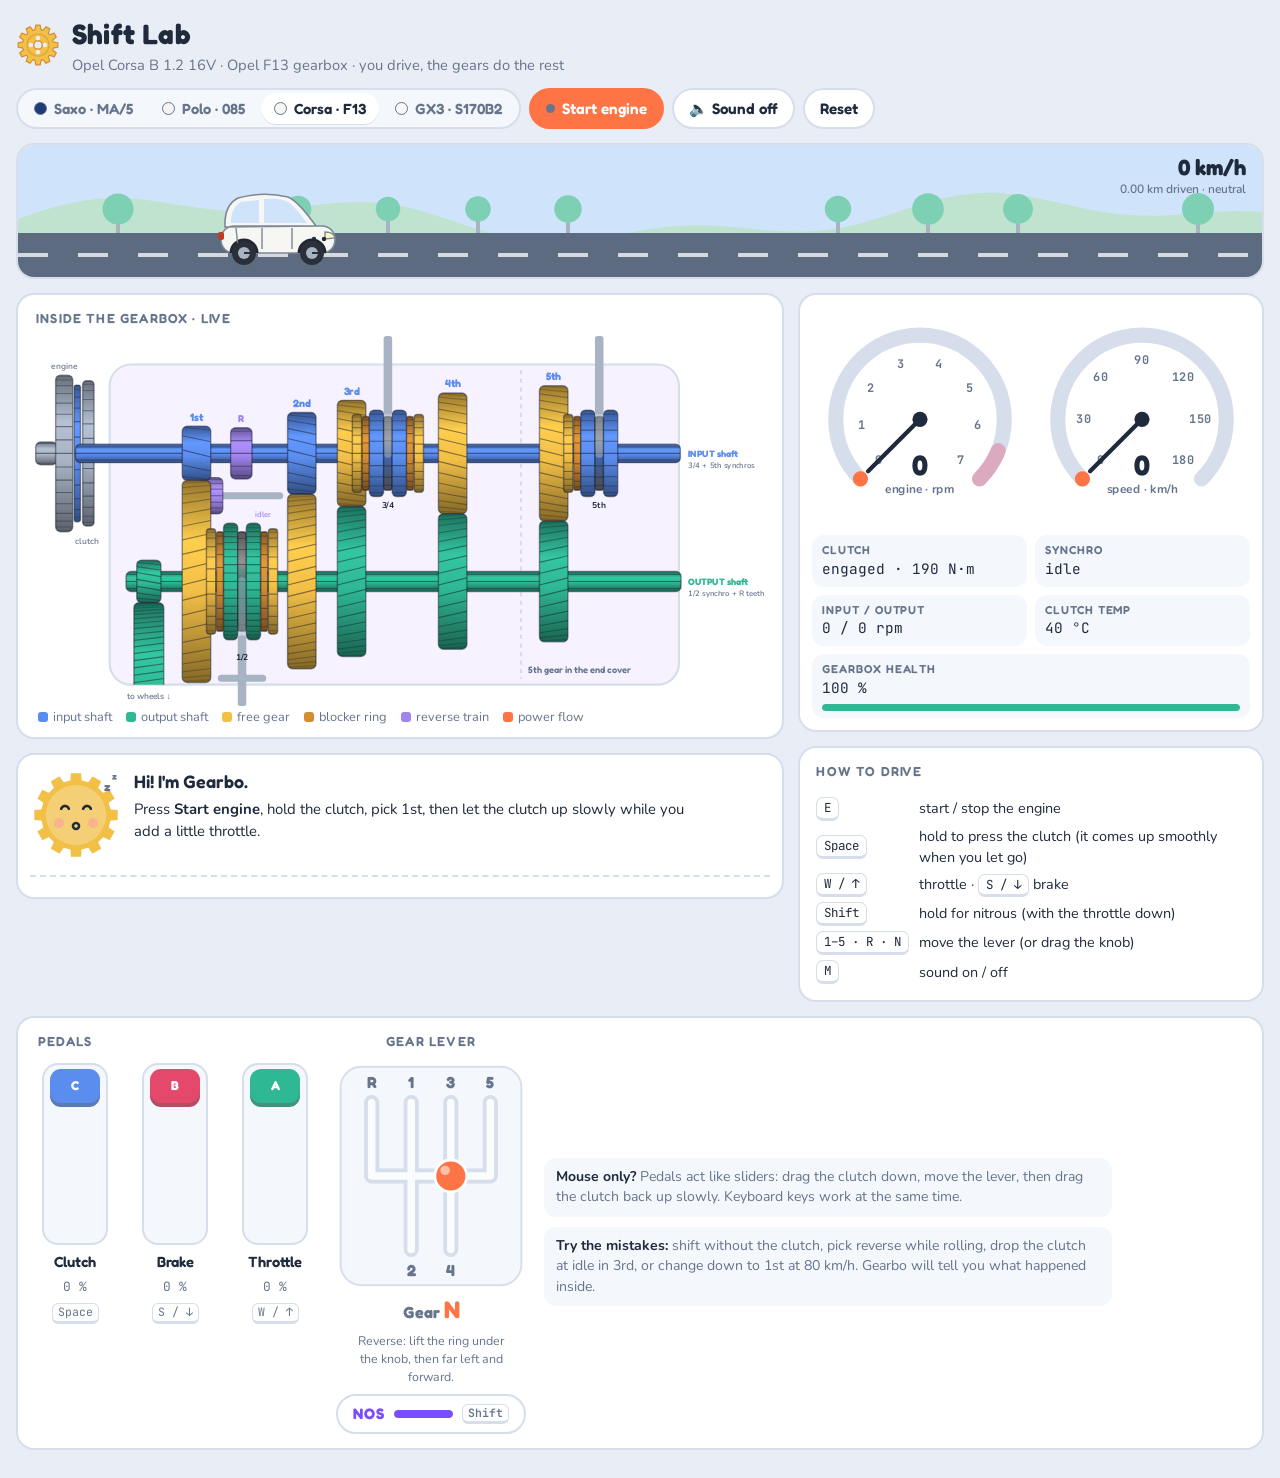
==== commit 10711154: "Nitrous on Shift and a custom engine sound for each car Hold Shift (or the NOS button under the gear" ====
--- a/corsa/index.html
+++ b/corsa/index.html
@@ -25,22 +25,6 @@
       <button id="resetBtn" type="button">Reset</button>
     </div>
   </header>
-
-  <section class="card dash" aria-label="Quick controls">
-    <div class="pedals">
-      <div class="pedal mini" id="clutchMini" role="slider" aria-label="Clutch pedal" aria-valuemin="0" aria-valuemax="100" aria-valuenow="0"><div class="track"><div class="fill"></div><div class="pad">C</div></div><span class="lbl">Clutch</span></div>
-      <div class="pedal mini" id="brakeMini" role="slider" aria-label="Brake pedal" aria-valuemin="0" aria-valuemax="100" aria-valuenow="0"><div class="track"><div class="fill"></div><div class="pad">B</div></div><span class="lbl">Brake</span></div>
-      <div class="pedal mini" id="throttleMini" role="slider" aria-label="Throttle pedal" aria-valuemin="0" aria-valuemax="100" aria-valuenow="0"><div class="track"><div class="fill"></div><div class="pad">A</div></div><span class="lbl">Gas</span></div>
-    </div>
-    <div class="minilever">
-      <svg id="gateMini" class="gate" viewBox="0 0 200 240" role="application" aria-label="Mini gear lever. Drag the knob, or use keys 1 to 5, R and N."></svg>
-      <div class="gearbig"><span>Gear</span><strong id="gearMini">N</strong></div>
-    </div>
-    <div class="nosbox">
-      <button id="nosBtn" class="nos" type="button" aria-pressed="false" aria-label="Nitrous: hold for a boost (or hold Shift)"><span class="nosTxt">NOS</span><span class="nosBar"><i id="nosFill"></i></span><kbd>Shift</kbd></button>
-      <small>Hold with the throttle down. Refills when you let go.</small>
-    </div>
-  </section>
 
   <section class="card road" aria-label="Car on the road"><canvas id="road"></canvas></section>
 
@@ -105,9 +89,10 @@
     </div>
     <div class="lever">
       <h2>Gear lever</h2>
-      <svg id="gate" class="gate" viewBox="0 0 200 240" tabindex="0" role="application" aria-label="H-pattern gear lever. Drag the knob, or use keys 1 to 5, R and N."></svg>
+      <svg id="gate" viewBox="0 0 200 240" tabindex="0" role="application" aria-label="H-pattern gear lever. Drag the knob, or use keys 1 to 5, R and N."></svg>
       <div class="gearbig">Gear<strong id="gearTxt">N</strong></div>
       <div class="revhint" id="revHint"></div>
+      <button id="nosBtn" class="nos" type="button" aria-pressed="false" aria-label="Nitrous: hold for a boost (or hold Shift)"><span class="nosTxt">NOS</span><span class="nosBar"><i id="nosFill"></i></span><kbd>Shift</kbd></button>
     </div>
     <div class="tips">
       <div class="tip"><strong>Mouse only?</strong> Pedals act like sliders: drag the clutch down, move the lever, then drag the clutch back up slowly. Keyboard keys work at the same time.</div>
--- a/shiftlab.css
+++ b/shiftlab.css
@@ -28,7 +28,7 @@
 .actions{display:flex;flex-wrap:wrap;gap:8px}
 button{font:inherit;font-family:var(--font-display);font-weight:600;font-size:.95rem;border:2px solid var(--line);background:var(--surface);color:var(--ink);border-radius:999px;padding:7px 15px;cursor:pointer;display:inline-flex;align-items:center;gap:7px}
 button:hover{border-color:var(--muted)}
-button:focus-visible,.pedal:focus-visible,.gate:focus-visible{outline:3px solid var(--accent);outline-offset:2px}
+button:focus-visible,.pedal:focus-visible,#gate:focus-visible{outline:3px solid var(--accent);outline-offset:2px}
 button.primary{background:var(--accent);border-color:var(--accent);color:#fff}
 button.primary.off{background:var(--surface);color:var(--ink);border-color:var(--line)}
 .dot{width:9px;height:9px;border-radius:50%;background:var(--muted)}
@@ -72,11 +72,10 @@
 .pedal .lbl{font-family:var(--font-display);font-weight:600;font-size:.92rem}
 .pedal .val{font-family:var(--font-mono);font-size:.8rem;color:var(--muted);font-variant-numeric:tabular-nums}
 .pedal kbd{font-family:var(--font-mono);font-size:.72rem;border:1.5px solid var(--line);border-bottom-width:3px;border-radius:6px;padding:0 5px;color:var(--muted)}
-#clutchPedal,#clutchMini{--pc:var(--input)} #brakePedal,#brakeMini{--pc:var(--danger)} #throttlePedal,#throttleMini{--pc:var(--ok)}
+#clutchPedal{--pc:var(--input)} #brakePedal{--pc:var(--danger)} #throttlePedal{--pc:var(--ok)}
 .lever{display:grid;justify-items:center;gap:4px}
-.gate{touch-action:none;cursor:grab;border-radius:16px}
-.gate:active{cursor:grabbing}
-#gate{width:190px;height:226px}
+#gate{width:190px;height:226px;touch-action:none;cursor:grab;border-radius:16px}
+#gate:active{cursor:grabbing}
 .gearbig{font-family:var(--font-display);font-weight:700;font-size:1rem;color:var(--muted)}
 .gearbig strong{color:var(--accent);font-size:1.5rem;margin-left:4px}
 .help{display:grid;gap:8px;align-content:start;min-width:0;font-size:.9rem}
@@ -107,7 +106,7 @@
 @media (prefers-reduced-motion:reduce){.gearspin{animation:none}}
 
 /* nitrous button (hold, or Shift) */
-.nos{width:100%;justify-content:space-between;gap:9px;touch-action:none;user-select:none;-webkit-user-select:none}
+.nos{width:190px;justify-content:space-between;gap:9px;margin-top:4px;touch-action:none;user-select:none;-webkit-user-select:none}
 .nos .nosTxt{color:var(--nitrous);font-weight:700;letter-spacing:.06em}
 .nos .nosBar{flex:1;height:8px;border-radius:9px;background:var(--line);overflow:hidden}
 .nos .nosBar i{display:block;height:100%;width:100%;background:var(--nitrous);border-radius:9px}
@@ -115,19 +114,3 @@
 .nos.on{background:var(--nitrous);border-color:var(--nitrous);color:#fff}
 .nos.on .nosTxt,.nos.on kbd{color:#fff;border-color:rgba(255,255,255,.6)}
 .nos.on .nosBar{background:rgba(255,255,255,.35)} .nos.on .nosBar i{background:#fff}
-
-/* quick-controls strip at the top: mini pedals, mini lever, nitrous */
-.dash{padding:10px 14px;display:flex;flex-wrap:wrap;align-items:center;gap:10px 18px}
-.dash .pedals{gap:6px}
-.pedal.mini{width:46px;gap:3px;padding:2px}
-.pedal.mini .track{width:38px;height:84px;border-radius:11px}
-.pedal.mini .pad{height:22px;left:4px;right:4px;border-radius:8px;font-size:.72rem;box-shadow:0 3px 0 color-mix(in srgb,var(--pc) 60%,#000 25%)}
-.pedal.mini .lbl{font-size:.72rem}
-.minilever{display:flex;align-items:center;gap:10px}
-#gateMini{width:80px;height:96px;border-radius:12px}
-.minilever .gearbig strong{font-size:1.9rem}
-.dash .nosbox{flex:1 1 220px;min-width:0;display:grid;gap:4px}
-.dash .nosbox small{color:var(--muted);font-size:.78rem}
-.dash .nos{padding:10px 16px;font-size:1.05rem}
-.dash .nos .nosBar{height:12px}
-@media (max-width:620px){.dash{gap:10px}.minilever{gap:6px}.minilever .gearbig span{display:none}}
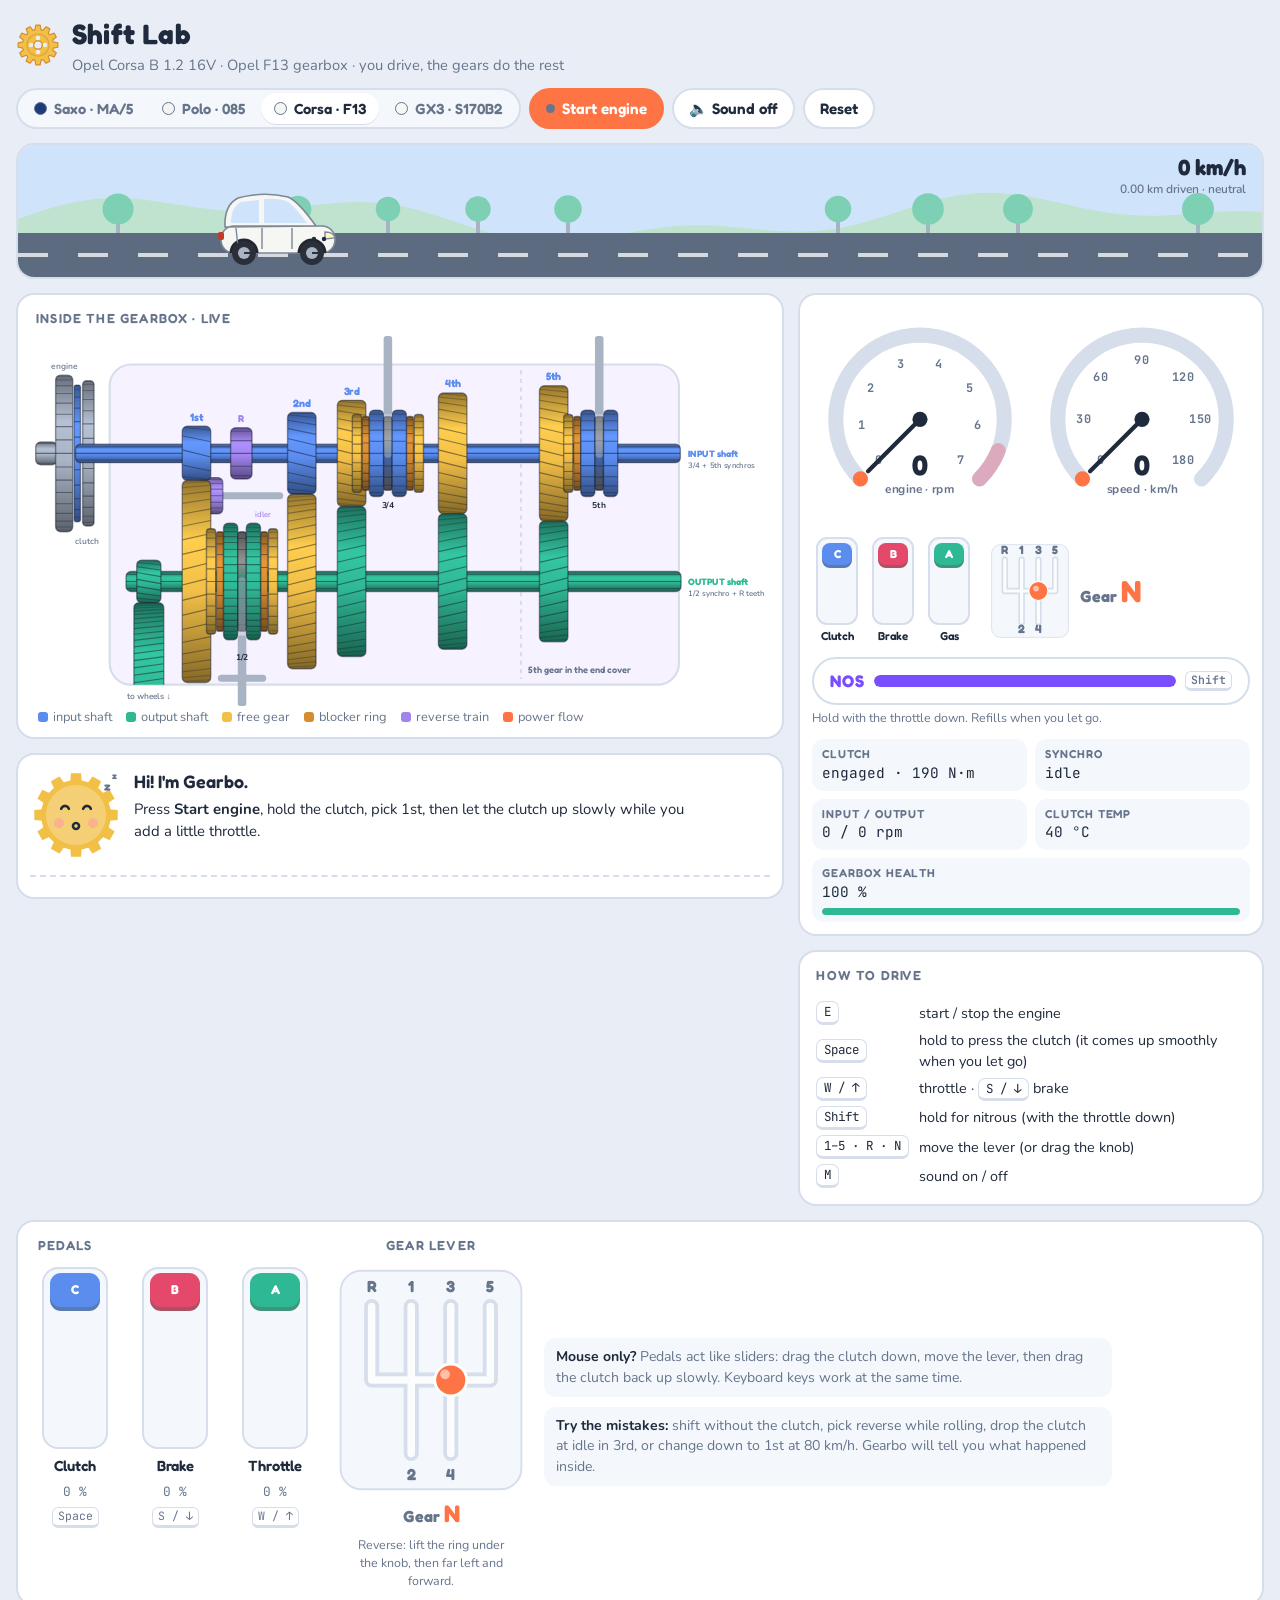
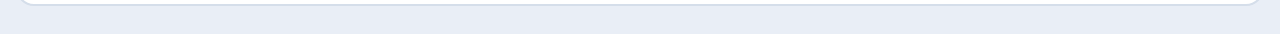
==== commit 01fe0e94: "Worn gearbox fails mechanically; mini controls move into the gauges card Drop the cartoon face, star" ====
--- a/corsa/index.html
+++ b/corsa/index.html
@@ -54,6 +54,21 @@
     <div class="col">
       <section class="card" aria-label="Gauges">
         <div class="gauges"><canvas id="tacho"></canvas><canvas id="speedo"></canvas></div>
+        <div class="dash" aria-label="Quick controls">
+          <div class="pedals">
+            <div class="pedal mini" id="clutchMini" role="slider" aria-label="Clutch pedal" aria-valuemin="0" aria-valuemax="100" aria-valuenow="0"><div class="track"><div class="fill"></div><div class="pad">C</div></div><span class="lbl">Clutch</span></div>
+            <div class="pedal mini" id="brakeMini" role="slider" aria-label="Brake pedal" aria-valuemin="0" aria-valuemax="100" aria-valuenow="0"><div class="track"><div class="fill"></div><div class="pad">B</div></div><span class="lbl">Brake</span></div>
+            <div class="pedal mini" id="throttleMini" role="slider" aria-label="Throttle pedal" aria-valuemin="0" aria-valuemax="100" aria-valuenow="0"><div class="track"><div class="fill"></div><div class="pad">A</div></div><span class="lbl">Gas</span></div>
+          </div>
+          <div class="minilever">
+            <svg id="gateMini" class="gate" viewBox="0 0 200 240" role="application" aria-label="Mini gear lever. Drag the knob, or use keys 1 to 5, R and N."></svg>
+            <div class="gearbig"><span>Gear</span><strong id="gearMini">N</strong></div>
+          </div>
+          <div class="nosbox">
+            <button id="nosBtn" class="nos" type="button" aria-pressed="false" aria-label="Nitrous: hold for a boost (or hold Shift)"><span class="nosTxt">NOS</span><span class="nosBar"><i id="nosFill"></i></span><kbd>Shift</kbd></button>
+            <small>Hold with the throttle down. Refills when you let go.</small>
+          </div>
+        </div>
         <div class="chips">
           <div class="chip" id="chipClutch"><b>Clutch</b><span id="vClutch">engaged</span></div>
           <div class="chip" id="chipSync"><b>Synchro</b><span id="vSync">idle</span></div>
@@ -89,10 +104,9 @@
     </div>
     <div class="lever">
       <h2>Gear lever</h2>
-      <svg id="gate" viewBox="0 0 200 240" tabindex="0" role="application" aria-label="H-pattern gear lever. Drag the knob, or use keys 1 to 5, R and N."></svg>
+      <svg id="gate" class="gate" viewBox="0 0 200 240" tabindex="0" role="application" aria-label="H-pattern gear lever. Drag the knob, or use keys 1 to 5, R and N."></svg>
       <div class="gearbig">Gear<strong id="gearTxt">N</strong></div>
       <div class="revhint" id="revHint"></div>
-      <button id="nosBtn" class="nos" type="button" aria-pressed="false" aria-label="Nitrous: hold for a boost (or hold Shift)"><span class="nosTxt">NOS</span><span class="nosBar"><i id="nosFill"></i></span><kbd>Shift</kbd></button>
     </div>
     <div class="tips">
       <div class="tip"><strong>Mouse only?</strong> Pedals act like sliders: drag the clutch down, move the lever, then drag the clutch back up slowly. Keyboard keys work at the same time.</div>
--- a/shiftlab.css
+++ b/shiftlab.css
@@ -28,7 +28,7 @@
 .actions{display:flex;flex-wrap:wrap;gap:8px}
 button{font:inherit;font-family:var(--font-display);font-weight:600;font-size:.95rem;border:2px solid var(--line);background:var(--surface);color:var(--ink);border-radius:999px;padding:7px 15px;cursor:pointer;display:inline-flex;align-items:center;gap:7px}
 button:hover{border-color:var(--muted)}
-button:focus-visible,.pedal:focus-visible,#gate:focus-visible{outline:3px solid var(--accent);outline-offset:2px}
+button:focus-visible,.pedal:focus-visible,.gate:focus-visible{outline:3px solid var(--accent);outline-offset:2px}
 button.primary{background:var(--accent);border-color:var(--accent);color:#fff}
 button.primary.off{background:var(--surface);color:var(--ink);border-color:var(--line)}
 .dot{width:9px;height:9px;border-radius:50%;background:var(--muted)}
@@ -72,10 +72,11 @@
 .pedal .lbl{font-family:var(--font-display);font-weight:600;font-size:.92rem}
 .pedal .val{font-family:var(--font-mono);font-size:.8rem;color:var(--muted);font-variant-numeric:tabular-nums}
 .pedal kbd{font-family:var(--font-mono);font-size:.72rem;border:1.5px solid var(--line);border-bottom-width:3px;border-radius:6px;padding:0 5px;color:var(--muted)}
-#clutchPedal{--pc:var(--input)} #brakePedal{--pc:var(--danger)} #throttlePedal{--pc:var(--ok)}
+#clutchPedal,#clutchMini{--pc:var(--input)} #brakePedal,#brakeMini{--pc:var(--danger)} #throttlePedal,#throttleMini{--pc:var(--ok)}
 .lever{display:grid;justify-items:center;gap:4px}
-#gate{width:190px;height:226px;touch-action:none;cursor:grab;border-radius:16px}
-#gate:active{cursor:grabbing}
+.gate{touch-action:none;cursor:grab;border-radius:16px}
+.gate:active{cursor:grabbing}
+#gate{width:190px;height:226px}
 .gearbig{font-family:var(--font-display);font-weight:700;font-size:1rem;color:var(--muted)}
 .gearbig strong{color:var(--accent);font-size:1.5rem;margin-left:4px}
 .help{display:grid;gap:8px;align-content:start;min-width:0;font-size:.9rem}
@@ -106,7 +107,7 @@
 @media (prefers-reduced-motion:reduce){.gearspin{animation:none}}
 
 /* nitrous button (hold, or Shift) */
-.nos{width:190px;justify-content:space-between;gap:9px;margin-top:4px;touch-action:none;user-select:none;-webkit-user-select:none}
+.nos{width:100%;justify-content:space-between;gap:9px;touch-action:none;user-select:none;-webkit-user-select:none}
 .nos .nosTxt{color:var(--nitrous);font-weight:700;letter-spacing:.06em}
 .nos .nosBar{flex:1;height:8px;border-radius:9px;background:var(--line);overflow:hidden}
 .nos .nosBar i{display:block;height:100%;width:100%;background:var(--nitrous);border-radius:9px}
@@ -114,3 +115,19 @@
 .nos.on{background:var(--nitrous);border-color:var(--nitrous);color:#fff}
 .nos.on .nosTxt,.nos.on kbd{color:#fff;border-color:rgba(255,255,255,.6)}
 .nos.on .nosBar{background:rgba(255,255,255,.35)} .nos.on .nosBar i{background:#fff}
+
+/* quick controls in the gauges card: mini pedals, mini lever, nitrous */
+.dash{padding:0 12px 12px;display:flex;flex-wrap:wrap;align-items:center;gap:10px 16px}
+.dash .pedals{gap:6px}
+.pedal.mini{width:46px;gap:3px;padding:2px}
+.pedal.mini .track{width:38px;height:84px;border-radius:11px}
+.pedal.mini .pad{height:22px;left:4px;right:4px;border-radius:8px;font-size:.72rem;box-shadow:0 3px 0 color-mix(in srgb,var(--pc) 60%,#000 25%)}
+.pedal.mini .lbl{font-size:.72rem}
+.minilever{display:flex;align-items:center;gap:10px}
+#gateMini{width:80px;height:96px;border-radius:12px}
+.minilever .gearbig strong{font-size:1.9rem}
+.dash .nosbox{flex:1 1 100%;min-width:0;display:grid;gap:4px}
+.dash .nosbox small{color:var(--muted);font-size:.78rem}
+.dash .nos{padding:10px 16px;font-size:1.05rem}
+.dash .nos .nosBar{height:12px}
+@media (max-width:620px){.dash{gap:10px}.minilever{gap:6px}.minilever .gearbig span{display:none}}
